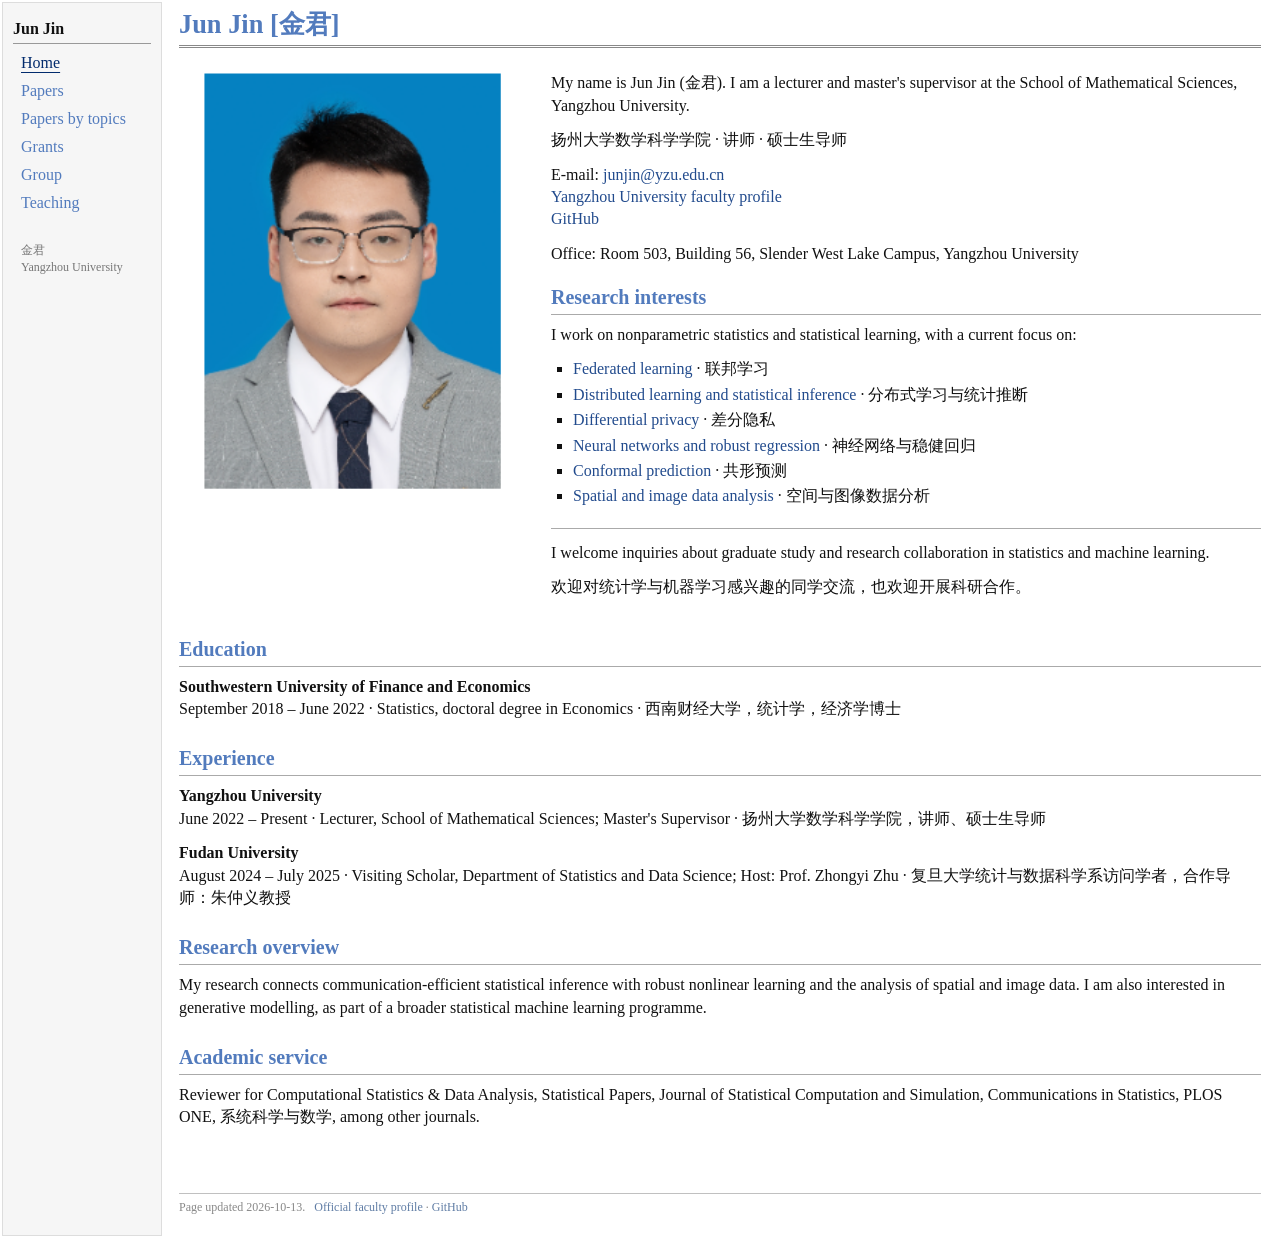
==== index.html @ e916c55d "Create academic homepage with official faculty profile and six-page navigation" ====
<!doctype html>
<html lang="en"><head><meta charset="utf-8"><meta name="viewport" content="width=device-width,initial-scale=1"><meta name="description" content="Jun Jin (金君), School of Mathematical Sciences, Yangzhou University. Federated learning, distributed statistical inference, differential privacy, neural networks, conformal prediction, and image data."><meta name="theme-color" content="#527bbd"><title>Jun Jin [金君] | Jun Jin</title><link rel="icon" href="assets/favicon.svg" type="image/svg+xml"><link rel="stylesheet" href="assets/style.css"></head>
<body><a class="skip" href="#main">Skip to content</a><div class="layout"><aside class="menu"><div class="menu-name">Jun Jin</div><nav aria-label="Main navigation"><a href="index.html" aria-current="page">Home</a><a href="paper.html">Papers</a><a href="paper_topic.html">Papers by topics</a><a href="grants.html">Grants</a><a href="group.html">Group</a><a href="teaching.html">Teaching</a></nav><div class="menu-note">金君<br>Yangzhou University</div></aside><main class="content" id="main"><div class="toptitle"><h1>Jun Jin [金君]</h1></div><section class="intro" aria-label="Profile"><img class="portrait" src="assets/photo.png" alt="Portrait of Jun Jin" width="350" height="421"><div><p>My name is Jun Jin (金君). I am a lecturer and master's supervisor at the School of Mathematical Sciences, Yangzhou University.</p><p lang="zh-CN">扬州大学数学科学学院 · 讲师 · 硕士生导师</p><p>E-mail: <a href="mailto:junjin@yzu.edu.cn">junjin@yzu.edu.cn</a><br><a href="https://teacher.yzu.edu.cn/JJ1234567/zh_CN/index/496567/list/index.htm">Yangzhou University faculty profile</a><br><a href="https://github.com/junjin17116">GitHub</a></p><p>Office: Room 503, Building 56, Slender West Lake Campus, Yangzhou University</p><h2>Research interests</h2><p>I work on nonparametric statistics and statistical learning, with a current focus on:</p><ul class="interest-list"><li><a href="paper_topic.html#federated">Federated learning</a> <span lang="zh-CN">· 联邦学习</span></li><li><a href="paper_topic.html#distributed">Distributed learning and statistical inference</a> <span lang="zh-CN">· 分布式学习与统计推断</span></li><li><a href="paper_topic.html#privacy">Differential privacy</a> <span lang="zh-CN">· 差分隐私</span></li><li><a href="paper_topic.html#neural">Neural networks and robust regression</a> <span lang="zh-CN">· 神经网络与稳健回归</span></li><li><a href="paper_topic.html#conformal">Conformal prediction</a> <span lang="zh-CN">· 共形预测</span></li><li><a href="paper_topic.html#image">Spatial and image data analysis</a> <span lang="zh-CN">· 空间与图像数据分析</span></li></ul><div class="invite"><p>I welcome inquiries about graduate study and research collaboration in statistics and machine learning.</p><p lang="zh-CN">欢迎对统计学与机器学习感兴趣的同学交流，也欢迎开展科研合作。</p></div></div></section><h2>Education</h2><p><strong>Southwestern University of Finance and Economics</strong><br>September 2018 – June 2022 · Statistics, doctoral degree in Economics · 西南财经大学，统计学，经济学博士</p><h2>Experience</h2><p><strong>Yangzhou University</strong><br>June 2022 – Present · Lecturer, School of Mathematical Sciences; Master&#x27;s Supervisor · 扬州大学数学科学学院，讲师、硕士生导师</p><p><strong>Fudan University</strong><br>August 2024 – July 2025 · Visiting Scholar, Department of Statistics and Data Science; Host: Prof. Zhongyi Zhu · 复旦大学统计与数据科学系访问学者，合作导师：朱仲义教授</p><h2>Research overview</h2><p>My research connects communication-efficient statistical inference with robust nonlinear learning and the analysis of spatial and image data. I am also interested in generative modelling, as part of a broader statistical machine learning programme.</p><h2>Academic service</h2><p>Reviewer for Computational Statistics &amp; Data Analysis, Statistical Papers, Journal of Statistical Computation and Simulation, Communications in Statistics, PLOS ONE, 系统科学与数学, among other journals.</p><footer class="footer">Page updated 2026-10-13. &nbsp; <a href="https://teacher.yzu.edu.cn/JJ1234567/zh_CN/index/496567/list/index.htm">Official faculty profile</a> · <a href="https://github.com/junjin17116">GitHub</a></footer></main></div></body></html>
---- assets/style.css ----
/* Original responsive styling inspired by the reference's academic layout. */
:root{--blue:#527bbd;--link:#224b8d;--line:#aaa;--muted:#666}*{box-sizing:border-box}html{scroll-behavior:smooth}body{margin:0;background:#fff;color:#111;font-family:Georgia,'Times New Roman','Noto Serif SC',SimSun,serif;font-size:16px;line-height:1.4}.layout{display:grid;grid-template-columns:160px minmax(0,1fr);max-width:1280px;min-height:100vh;padding:2px;gap:0}.menu{background:#f6f6f6;border:1px solid #ddd;padding:15px 10px;align-self:stretch}.menu-name{font-weight:bold;border-bottom:1px solid #999;padding-bottom:3px;margin:0 0 5px}.menu a{display:block;color:var(--blue);text-decoration:none;padding:2px 8px;width:max-content;max-width:100%;line-height:1.5}.menu a[aria-current=page]{color:#022b6d;text-decoration:underline;text-underline-offset:4px}.menu a:hover{text-decoration:underline}.menu-note{margin-top:25px;color:#777;font-size:12px;padding-left:8px}.content{padding:5px 17px 20px;min-width:0}.toptitle{border-bottom:3px double #888;margin-bottom:24px;padding-bottom:4px}h1{font-size:26.4px;font-weight:bold;color:var(--blue);margin:0;line-height:1.3}h2{color:var(--blue);font-size:20px;line-height:1.25;border-bottom:1px solid var(--line);margin:26px 0 9px;padding:0 0 4px}h3{font-size:17.6px;color:var(--blue);margin:20px 0 7px}p{margin:0 0 12px}a{color:var(--link);text-decoration:none;overflow-wrap:anywhere}a:hover{text-decoration:underline}a:focus-visible{outline:2px solid var(--blue);outline-offset:3px}.intro{display:grid;grid-template-columns:350px minmax(0,1fr);gap:22px;align-items:start}.portrait{width:350px;height:auto;display:block;max-width:100%;object-fit:cover}.intro h2{margin-top:20px}.interest-list{padding-left:22px;margin:6px 0 15px;list-style-type:square}.interest-list li{margin:3px 0}.invite{margin-top:20px;padding-top:13px;border-top:1px solid var(--line)}ul{padding-left:27px;list-style-type:square;margin-top:8px}li{margin-bottom:14px}.publication-title{font-weight:bold}.authors{margin-top:4px}.publication-meta{font-style:italic}.publication-links{font-size:14px;margin-top:5px}.quiet{color:var(--muted);font-size:14px}.source-note{margin-top:20px;color:var(--muted);font-size:14px}.topic-links{display:flex;gap:8px 16px;flex-wrap:wrap;padding:0 0 12px;border-bottom:1px solid #ddd}.topic-section{scroll-margin-top:12px}.footer{border-top:1px solid #c0c0c0;margin-top:64px;padding-top:5px;color:#888;font-size:12px}.footer a{color:#607da5}.skip{position:absolute;left:-10000px}.skip:focus{left:10px;top:5px;background:white;z-index:10;padding:8px}@media(max-width:900px){.intro{grid-template-columns:260px minmax(0,1fr);gap:18px}.portrait{width:260px;height:auto}}@media(max-width:640px){.layout{display:block;padding:0}.menu{padding:12px 16px}.menu-name{width:max-content;margin-bottom:7px}.menu nav{display:flex;flex-wrap:wrap;gap:3px 8px}.menu a{padding:3px 0;font-size:14px}.menu-note{display:none}.content{padding:18px 16px}.toptitle{margin-bottom:18px}h1{font-size:25px}.intro{grid-template-columns:1fr;gap:20px}.portrait{width:210px;height:auto}.intro h2{margin-top:17px}.footer{margin-top:40px}}@media print{.layout{display:block;max-width:none}.menu,.skip{display:none}.content{padding:0}a{color:#111}.portrait{width:210px;height:auto}.intro{grid-template-columns:210px 1fr}.footer{margin-top:30px}}
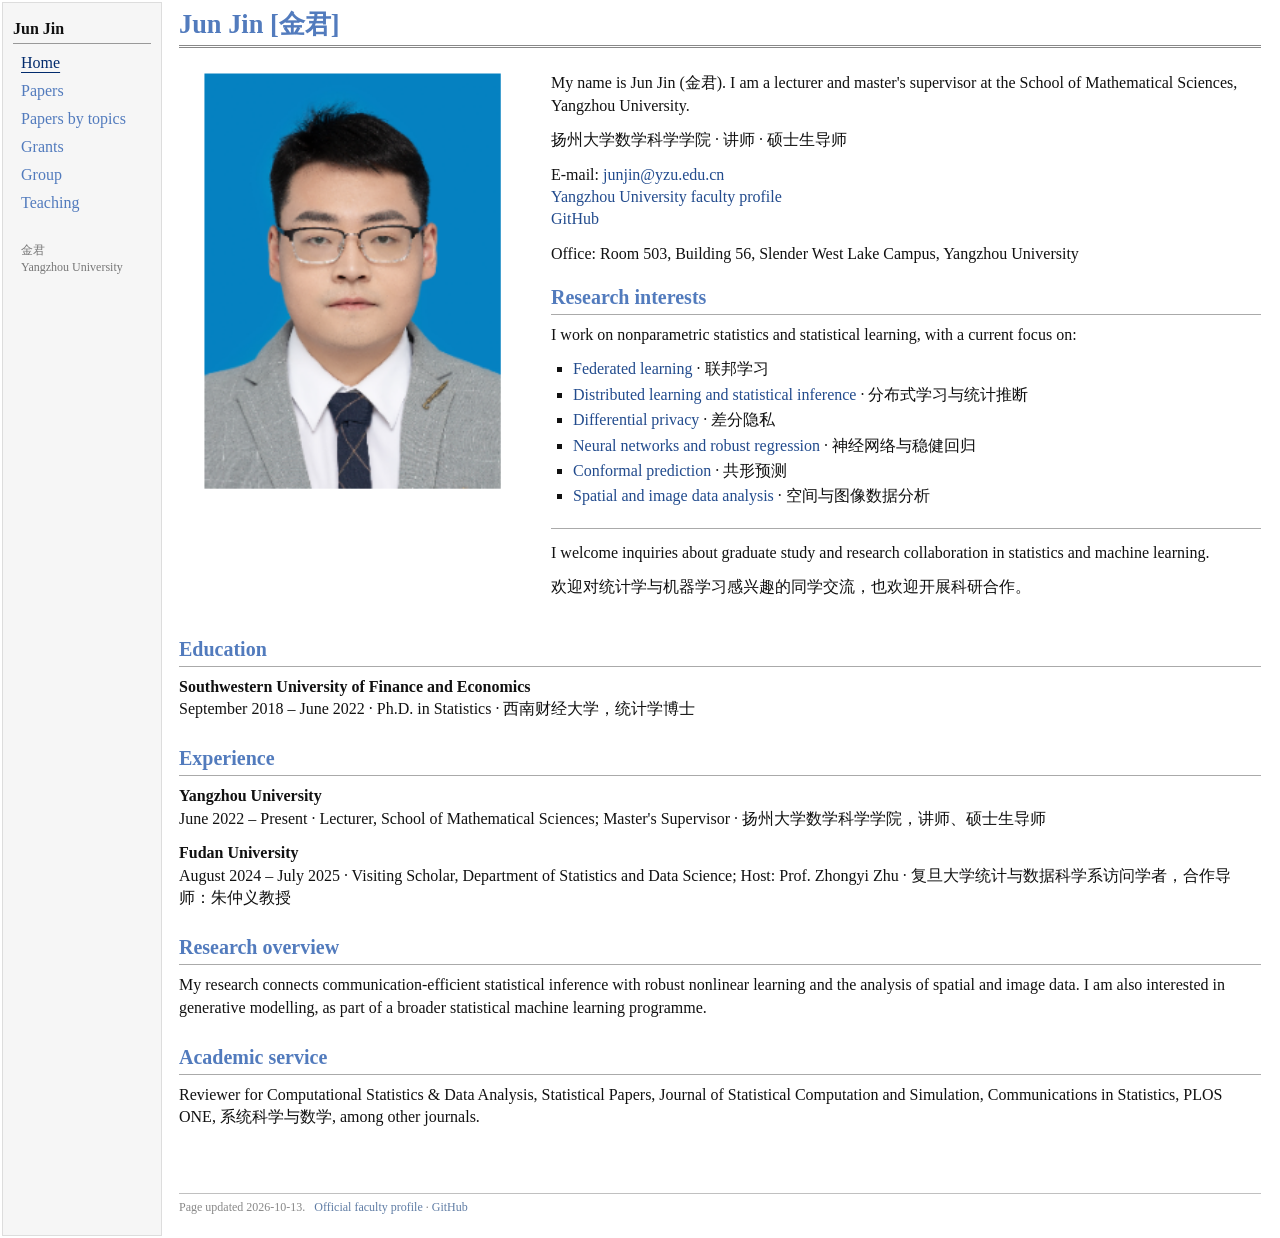
==== commit ffa4d1bc: "Add Chinese publications, group early papers into 2017–2020, and correct PhD discipline" ====
--- a/index.html
+++ b/index.html
@@ -1,3 +1,3 @@
 <!doctype html>
 <html lang="en"><head><meta charset="utf-8"><meta name="viewport" content="width=device-width,initial-scale=1"><meta name="description" content="Jun Jin (金君), School of Mathematical Sciences, Yangzhou University. Federated learning, distributed statistical inference, differential privacy, neural networks, conformal prediction, and image data."><meta name="theme-color" content="#527bbd"><title>Jun Jin [金君] | Jun Jin</title><link rel="icon" href="assets/favicon.svg" type="image/svg+xml"><link rel="stylesheet" href="assets/style.css"></head>
-<body><a class="skip" href="#main">Skip to content</a><div class="layout"><aside class="menu"><div class="menu-name">Jun Jin</div><nav aria-label="Main navigation"><a href="index.html" aria-current="page">Home</a><a href="paper.html">Papers</a><a href="paper_topic.html">Papers by topics</a><a href="grants.html">Grants</a><a href="group.html">Group</a><a href="teaching.html">Teaching</a></nav><div class="menu-note">金君<br>Yangzhou University</div></aside><main class="content" id="main"><div class="toptitle"><h1>Jun Jin [金君]</h1></div><section class="intro" aria-label="Profile"><img class="portrait" src="assets/photo.png" alt="Portrait of Jun Jin" width="350" height="421"><div><p>My name is Jun Jin (金君). I am a lecturer and master's supervisor at the School of Mathematical Sciences, Yangzhou University.</p><p lang="zh-CN">扬州大学数学科学学院 · 讲师 · 硕士生导师</p><p>E-mail: <a href="mailto:junjin@yzu.edu.cn">junjin@yzu.edu.cn</a><br><a href="https://teacher.yzu.edu.cn/JJ1234567/zh_CN/index/496567/list/index.htm">Yangzhou University faculty profile</a><br><a href="https://github.com/junjin17116">GitHub</a></p><p>Office: Room 503, Building 56, Slender West Lake Campus, Yangzhou University</p><h2>Research interests</h2><p>I work on nonparametric statistics and statistical learning, with a current focus on:</p><ul class="interest-list"><li><a href="paper_topic.html#federated">Federated learning</a> <span lang="zh-CN">· 联邦学习</span></li><li><a href="paper_topic.html#distributed">Distributed learning and statistical inference</a> <span lang="zh-CN">· 分布式学习与统计推断</span></li><li><a href="paper_topic.html#privacy">Differential privacy</a> <span lang="zh-CN">· 差分隐私</span></li><li><a href="paper_topic.html#neural">Neural networks and robust regression</a> <span lang="zh-CN">· 神经网络与稳健回归</span></li><li><a href="paper_topic.html#conformal">Conformal prediction</a> <span lang="zh-CN">· 共形预测</span></li><li><a href="paper_topic.html#image">Spatial and image data analysis</a> <span lang="zh-CN">· 空间与图像数据分析</span></li></ul><div class="invite"><p>I welcome inquiries about graduate study and research collaboration in statistics and machine learning.</p><p lang="zh-CN">欢迎对统计学与机器学习感兴趣的同学交流，也欢迎开展科研合作。</p></div></div></section><h2>Education</h2><p><strong>Southwestern University of Finance and Economics</strong><br>September 2018 – June 2022 · Statistics, doctoral degree in Economics · 西南财经大学，统计学，经济学博士</p><h2>Experience</h2><p><strong>Yangzhou University</strong><br>June 2022 – Present · Lecturer, School of Mathematical Sciences; Master&#x27;s Supervisor · 扬州大学数学科学学院，讲师、硕士生导师</p><p><strong>Fudan University</strong><br>August 2024 – July 2025 · Visiting Scholar, Department of Statistics and Data Science; Host: Prof. Zhongyi Zhu · 复旦大学统计与数据科学系访问学者，合作导师：朱仲义教授</p><h2>Research overview</h2><p>My research connects communication-efficient statistical inference with robust nonlinear learning and the analysis of spatial and image data. I am also interested in generative modelling, as part of a broader statistical machine learning programme.</p><h2>Academic service</h2><p>Reviewer for Computational Statistics &amp; Data Analysis, Statistical Papers, Journal of Statistical Computation and Simulation, Communications in Statistics, PLOS ONE, 系统科学与数学, among other journals.</p><footer class="footer">Page updated 2026-10-13. &nbsp; <a href="https://teacher.yzu.edu.cn/JJ1234567/zh_CN/index/496567/list/index.htm">Official faculty profile</a> · <a href="https://github.com/junjin17116">GitHub</a></footer></main></div></body></html>
+<body><a class="skip" href="#main">Skip to content</a><div class="layout"><aside class="menu"><div class="menu-name">Jun Jin</div><nav aria-label="Main navigation"><a href="index.html" aria-current="page">Home</a><a href="paper.html">Papers</a><a href="paper_topic.html">Papers by topics</a><a href="grants.html">Grants</a><a href="group.html">Group</a><a href="teaching.html">Teaching</a></nav><div class="menu-note">金君<br>Yangzhou University</div></aside><main class="content" id="main"><div class="toptitle"><h1>Jun Jin [金君]</h1></div><section class="intro" aria-label="Profile"><img class="portrait" src="assets/photo.png" alt="Portrait of Jun Jin" width="350" height="421"><div><p>My name is Jun Jin (金君). I am a lecturer and master's supervisor at the School of Mathematical Sciences, Yangzhou University.</p><p lang="zh-CN">扬州大学数学科学学院 · 讲师 · 硕士生导师</p><p>E-mail: <a href="mailto:junjin@yzu.edu.cn">junjin@yzu.edu.cn</a><br><a href="https://teacher.yzu.edu.cn/JJ1234567/zh_CN/index/496567/list/index.htm">Yangzhou University faculty profile</a><br><a href="https://github.com/junjin17116">GitHub</a></p><p>Office: Room 503, Building 56, Slender West Lake Campus, Yangzhou University</p><h2>Research interests</h2><p>I work on nonparametric statistics and statistical learning, with a current focus on:</p><ul class="interest-list"><li><a href="paper_topic.html#federated">Federated learning</a> <span lang="zh-CN">· 联邦学习</span></li><li><a href="paper_topic.html#distributed">Distributed learning and statistical inference</a> <span lang="zh-CN">· 分布式学习与统计推断</span></li><li><a href="paper_topic.html#privacy">Differential privacy</a> <span lang="zh-CN">· 差分隐私</span></li><li><a href="paper_topic.html#neural">Neural networks and robust regression</a> <span lang="zh-CN">· 神经网络与稳健回归</span></li><li><a href="paper_topic.html#conformal">Conformal prediction</a> <span lang="zh-CN">· 共形预测</span></li><li><a href="paper_topic.html#image">Spatial and image data analysis</a> <span lang="zh-CN">· 空间与图像数据分析</span></li></ul><div class="invite"><p>I welcome inquiries about graduate study and research collaboration in statistics and machine learning.</p><p lang="zh-CN">欢迎对统计学与机器学习感兴趣的同学交流，也欢迎开展科研合作。</p></div></div></section><h2>Education</h2><p><strong>Southwestern University of Finance and Economics</strong><br>September 2018 – June 2022 · Ph.D. in Statistics · 西南财经大学，统计学博士</p><h2>Experience</h2><p><strong>Yangzhou University</strong><br>June 2022 – Present · Lecturer, School of Mathematical Sciences; Master&#x27;s Supervisor · 扬州大学数学科学学院，讲师、硕士生导师</p><p><strong>Fudan University</strong><br>August 2024 – July 2025 · Visiting Scholar, Department of Statistics and Data Science; Host: Prof. Zhongyi Zhu · 复旦大学统计与数据科学系访问学者，合作导师：朱仲义教授</p><h2>Research overview</h2><p>My research connects communication-efficient statistical inference with robust nonlinear learning and the analysis of spatial and image data. I am also interested in generative modelling, as part of a broader statistical machine learning programme.</p><h2>Academic service</h2><p>Reviewer for Computational Statistics &amp; Data Analysis, Statistical Papers, Journal of Statistical Computation and Simulation, Communications in Statistics, PLOS ONE, 系统科学与数学, among other journals.</p><footer class="footer">Page updated 2026-10-13. &nbsp; <a href="https://teacher.yzu.edu.cn/JJ1234567/zh_CN/index/496567/list/index.htm">Official faculty profile</a> · <a href="https://github.com/junjin17116">GitHub</a></footer></main></div></body></html>
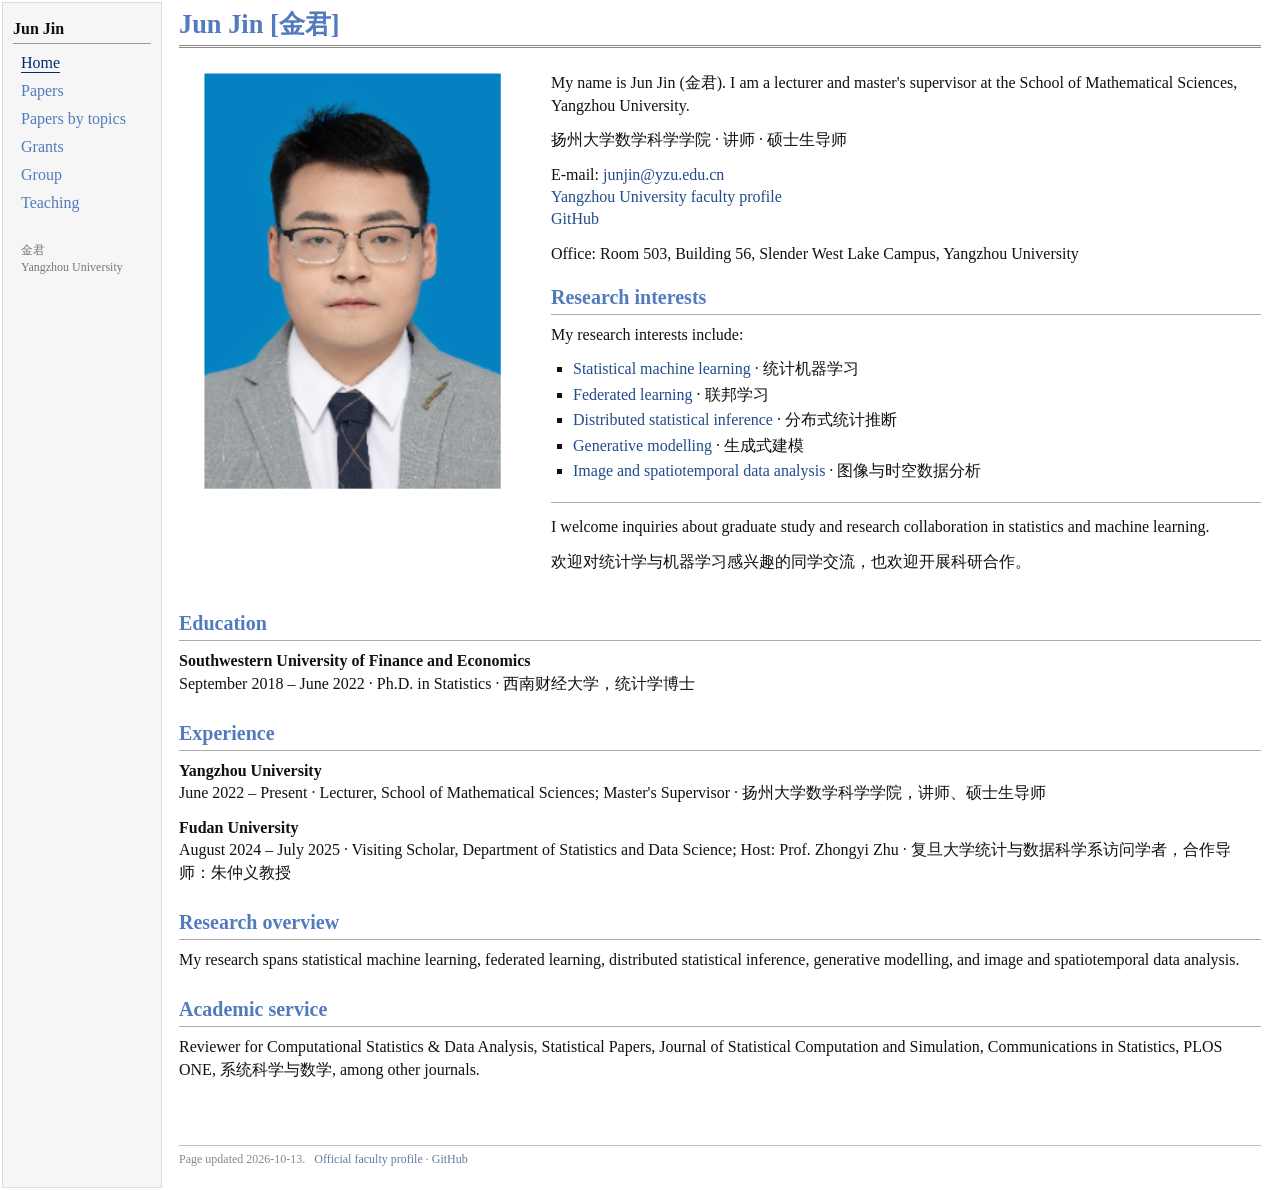
==== commit 83340896: "Update research interests and current students; remove generic publication links and notes" ====
--- a/index.html
+++ b/index.html
@@ -1,3 +1,3 @@
 <!doctype html>
-<html lang="en"><head><meta charset="utf-8"><meta name="viewport" content="width=device-width,initial-scale=1"><meta name="description" content="Jun Jin (金君), School of Mathematical Sciences, Yangzhou University. Federated learning, distributed statistical inference, differential privacy, neural networks, conformal prediction, and image data."><meta name="theme-color" content="#527bbd"><title>Jun Jin [金君] | Jun Jin</title><link rel="icon" href="assets/favicon.svg" type="image/svg+xml"><link rel="stylesheet" href="assets/style.css"></head>
-<body><a class="skip" href="#main">Skip to content</a><div class="layout"><aside class="menu"><div class="menu-name">Jun Jin</div><nav aria-label="Main navigation"><a href="index.html" aria-current="page">Home</a><a href="paper.html">Papers</a><a href="paper_topic.html">Papers by topics</a><a href="grants.html">Grants</a><a href="group.html">Group</a><a href="teaching.html">Teaching</a></nav><div class="menu-note">金君<br>Yangzhou University</div></aside><main class="content" id="main"><div class="toptitle"><h1>Jun Jin [金君]</h1></div><section class="intro" aria-label="Profile"><img class="portrait" src="assets/photo.png" alt="Portrait of Jun Jin" width="350" height="421"><div><p>My name is Jun Jin (金君). I am a lecturer and master's supervisor at the School of Mathematical Sciences, Yangzhou University.</p><p lang="zh-CN">扬州大学数学科学学院 · 讲师 · 硕士生导师</p><p>E-mail: <a href="mailto:junjin@yzu.edu.cn">junjin@yzu.edu.cn</a><br><a href="https://teacher.yzu.edu.cn/JJ1234567/zh_CN/index/496567/list/index.htm">Yangzhou University faculty profile</a><br><a href="https://github.com/junjin17116">GitHub</a></p><p>Office: Room 503, Building 56, Slender West Lake Campus, Yangzhou University</p><h2>Research interests</h2><p>I work on nonparametric statistics and statistical learning, with a current focus on:</p><ul class="interest-list"><li><a href="paper_topic.html#federated">Federated learning</a> <span lang="zh-CN">· 联邦学习</span></li><li><a href="paper_topic.html#distributed">Distributed learning and statistical inference</a> <span lang="zh-CN">· 分布式学习与统计推断</span></li><li><a href="paper_topic.html#privacy">Differential privacy</a> <span lang="zh-CN">· 差分隐私</span></li><li><a href="paper_topic.html#neural">Neural networks and robust regression</a> <span lang="zh-CN">· 神经网络与稳健回归</span></li><li><a href="paper_topic.html#conformal">Conformal prediction</a> <span lang="zh-CN">· 共形预测</span></li><li><a href="paper_topic.html#image">Spatial and image data analysis</a> <span lang="zh-CN">· 空间与图像数据分析</span></li></ul><div class="invite"><p>I welcome inquiries about graduate study and research collaboration in statistics and machine learning.</p><p lang="zh-CN">欢迎对统计学与机器学习感兴趣的同学交流，也欢迎开展科研合作。</p></div></div></section><h2>Education</h2><p><strong>Southwestern University of Finance and Economics</strong><br>September 2018 – June 2022 · Ph.D. in Statistics · 西南财经大学，统计学博士</p><h2>Experience</h2><p><strong>Yangzhou University</strong><br>June 2022 – Present · Lecturer, School of Mathematical Sciences; Master&#x27;s Supervisor · 扬州大学数学科学学院，讲师、硕士生导师</p><p><strong>Fudan University</strong><br>August 2024 – July 2025 · Visiting Scholar, Department of Statistics and Data Science; Host: Prof. Zhongyi Zhu · 复旦大学统计与数据科学系访问学者，合作导师：朱仲义教授</p><h2>Research overview</h2><p>My research connects communication-efficient statistical inference with robust nonlinear learning and the analysis of spatial and image data. I am also interested in generative modelling, as part of a broader statistical machine learning programme.</p><h2>Academic service</h2><p>Reviewer for Computational Statistics &amp; Data Analysis, Statistical Papers, Journal of Statistical Computation and Simulation, Communications in Statistics, PLOS ONE, 系统科学与数学, among other journals.</p><footer class="footer">Page updated 2026-10-13. &nbsp; <a href="https://teacher.yzu.edu.cn/JJ1234567/zh_CN/index/496567/list/index.htm">Official faculty profile</a> · <a href="https://github.com/junjin17116">GitHub</a></footer></main></div></body></html>
+<html lang="en"><head><meta charset="utf-8"><meta name="viewport" content="width=device-width,initial-scale=1"><meta name="description" content="Jun Jin (金君), School of Mathematical Sciences, Yangzhou University. Statistical machine learning, federated learning, distributed statistical inference, generative modelling, and image and spatiotemporal data analysis."><meta name="theme-color" content="#527bbd"><title>Jun Jin [金君] | Jun Jin</title><link rel="icon" href="assets/favicon.svg" type="image/svg+xml"><link rel="stylesheet" href="assets/style.css"></head>
+<body><a class="skip" href="#main">Skip to content</a><div class="layout"><aside class="menu"><div class="menu-name">Jun Jin</div><nav aria-label="Main navigation"><a href="index.html" aria-current="page">Home</a><a href="paper.html">Papers</a><a href="paper_topic.html">Papers by topics</a><a href="grants.html">Grants</a><a href="group.html">Group</a><a href="teaching.html">Teaching</a></nav><div class="menu-note">金君<br>Yangzhou University</div></aside><main class="content" id="main"><div class="toptitle"><h1>Jun Jin [金君]</h1></div><section class="intro" aria-label="Profile"><img class="portrait" src="assets/photo.png" alt="Portrait of Jun Jin" width="350" height="421"><div><p>My name is Jun Jin (金君). I am a lecturer and master's supervisor at the School of Mathematical Sciences, Yangzhou University.</p><p lang="zh-CN">扬州大学数学科学学院 · 讲师 · 硕士生导师</p><p>E-mail: <a href="mailto:junjin@yzu.edu.cn">junjin@yzu.edu.cn</a><br><a href="https://teacher.yzu.edu.cn/JJ1234567/zh_CN/index/496567/list/index.htm">Yangzhou University faculty profile</a><br><a href="https://github.com/junjin17116">GitHub</a></p><p>Office: Room 503, Building 56, Slender West Lake Campus, Yangzhou University</p><h2>Research interests</h2><p>My research interests include:</p><ul class="interest-list"><li><a href="paper_topic.html#statistical">Statistical machine learning</a> <span lang="zh-CN">· 统计机器学习</span></li><li><a href="paper_topic.html#federated">Federated learning</a> <span lang="zh-CN">· 联邦学习</span></li><li><a href="paper_topic.html#distributed">Distributed statistical inference</a> <span lang="zh-CN">· 分布式统计推断</span></li><li><a href="paper_topic.html#generative">Generative modelling</a> <span lang="zh-CN">· 生成式建模</span></li><li><a href="paper_topic.html#image">Image and spatiotemporal data analysis</a> <span lang="zh-CN">· 图像与时空数据分析</span></li></ul><div class="invite"><p>I welcome inquiries about graduate study and research collaboration in statistics and machine learning.</p><p lang="zh-CN">欢迎对统计学与机器学习感兴趣的同学交流，也欢迎开展科研合作。</p></div></div></section><h2>Education</h2><p><strong>Southwestern University of Finance and Economics</strong><br>September 2018 – June 2022 · Ph.D. in Statistics · 西南财经大学，统计学博士</p><h2>Experience</h2><p><strong>Yangzhou University</strong><br>June 2022 – Present · Lecturer, School of Mathematical Sciences; Master&#x27;s Supervisor · 扬州大学数学科学学院，讲师、硕士生导师</p><p><strong>Fudan University</strong><br>August 2024 – July 2025 · Visiting Scholar, Department of Statistics and Data Science; Host: Prof. Zhongyi Zhu · 复旦大学统计与数据科学系访问学者，合作导师：朱仲义教授</p><h2>Research overview</h2><p>My research spans statistical machine learning, federated learning, distributed statistical inference, generative modelling, and image and spatiotemporal data analysis.</p><h2>Academic service</h2><p>Reviewer for Computational Statistics &amp; Data Analysis, Statistical Papers, Journal of Statistical Computation and Simulation, Communications in Statistics, PLOS ONE, 系统科学与数学, among other journals.</p><footer class="footer">Page updated 2026-10-13. &nbsp; <a href="https://teacher.yzu.edu.cn/JJ1234567/zh_CN/index/496567/list/index.htm">Official faculty profile</a> · <a href="https://github.com/junjin17116">GitHub</a></footer></main></div></body></html>
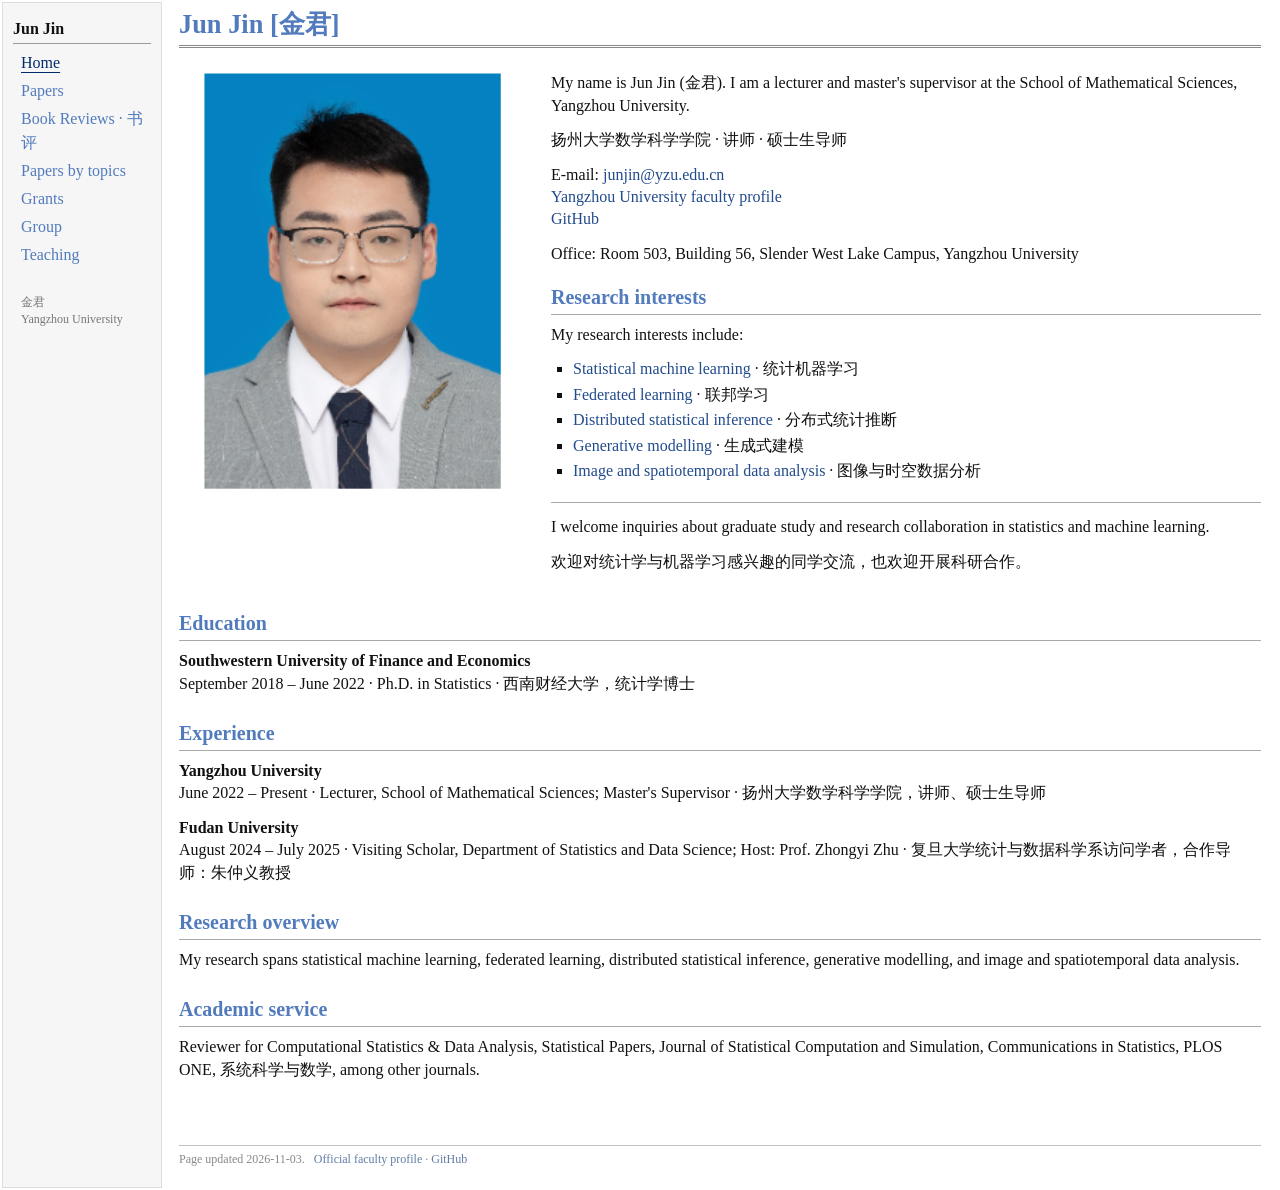
==== commit 4d4debe2: "Add Book Reviews section with accepted International Statistical Review contribution" ====
--- a/index.html
+++ b/index.html
@@ -1,3 +1,3 @@
 <!doctype html>
 <html lang="en"><head><meta charset="utf-8"><meta name="viewport" content="width=device-width,initial-scale=1"><meta name="description" content="Jun Jin (金君), School of Mathematical Sciences, Yangzhou University. Statistical machine learning, federated learning, distributed statistical inference, generative modelling, and image and spatiotemporal data analysis."><meta name="theme-color" content="#527bbd"><title>Jun Jin [金君] | Jun Jin</title><link rel="icon" href="assets/favicon.svg" type="image/svg+xml"><link rel="stylesheet" href="assets/style.css"></head>
-<body><a class="skip" href="#main">Skip to content</a><div class="layout"><aside class="menu"><div class="menu-name">Jun Jin</div><nav aria-label="Main navigation"><a href="index.html" aria-current="page">Home</a><a href="paper.html">Papers</a><a href="paper_topic.html">Papers by topics</a><a href="grants.html">Grants</a><a href="group.html">Group</a><a href="teaching.html">Teaching</a></nav><div class="menu-note">金君<br>Yangzhou University</div></aside><main class="content" id="main"><div class="toptitle"><h1>Jun Jin [金君]</h1></div><section class="intro" aria-label="Profile"><img class="portrait" src="assets/photo.png" alt="Portrait of Jun Jin" width="350" height="421"><div><p>My name is Jun Jin (金君). I am a lecturer and master's supervisor at the School of Mathematical Sciences, Yangzhou University.</p><p lang="zh-CN">扬州大学数学科学学院 · 讲师 · 硕士生导师</p><p>E-mail: <a href="mailto:junjin@yzu.edu.cn">junjin@yzu.edu.cn</a><br><a href="https://teacher.yzu.edu.cn/JJ1234567/zh_CN/index/496567/list/index.htm">Yangzhou University faculty profile</a><br><a href="https://github.com/junjin17116">GitHub</a></p><p>Office: Room 503, Building 56, Slender West Lake Campus, Yangzhou University</p><h2>Research interests</h2><p>My research interests include:</p><ul class="interest-list"><li><a href="paper_topic.html#statistical">Statistical machine learning</a> <span lang="zh-CN">· 统计机器学习</span></li><li><a href="paper_topic.html#federated">Federated learning</a> <span lang="zh-CN">· 联邦学习</span></li><li><a href="paper_topic.html#distributed">Distributed statistical inference</a> <span lang="zh-CN">· 分布式统计推断</span></li><li><a href="paper_topic.html#generative">Generative modelling</a> <span lang="zh-CN">· 生成式建模</span></li><li><a href="paper_topic.html#image">Image and spatiotemporal data analysis</a> <span lang="zh-CN">· 图像与时空数据分析</span></li></ul><div class="invite"><p>I welcome inquiries about graduate study and research collaboration in statistics and machine learning.</p><p lang="zh-CN">欢迎对统计学与机器学习感兴趣的同学交流，也欢迎开展科研合作。</p></div></div></section><h2>Education</h2><p><strong>Southwestern University of Finance and Economics</strong><br>September 2018 – June 2022 · Ph.D. in Statistics · 西南财经大学，统计学博士</p><h2>Experience</h2><p><strong>Yangzhou University</strong><br>June 2022 – Present · Lecturer, School of Mathematical Sciences; Master&#x27;s Supervisor · 扬州大学数学科学学院，讲师、硕士生导师</p><p><strong>Fudan University</strong><br>August 2024 – July 2025 · Visiting Scholar, Department of Statistics and Data Science; Host: Prof. Zhongyi Zhu · 复旦大学统计与数据科学系访问学者，合作导师：朱仲义教授</p><h2>Research overview</h2><p>My research spans statistical machine learning, federated learning, distributed statistical inference, generative modelling, and image and spatiotemporal data analysis.</p><h2>Academic service</h2><p>Reviewer for Computational Statistics &amp; Data Analysis, Statistical Papers, Journal of Statistical Computation and Simulation, Communications in Statistics, PLOS ONE, 系统科学与数学, among other journals.</p><footer class="footer">Page updated 2026-10-13. &nbsp; <a href="https://teacher.yzu.edu.cn/JJ1234567/zh_CN/index/496567/list/index.htm">Official faculty profile</a> · <a href="https://github.com/junjin17116">GitHub</a></footer></main></div></body></html>
+<body><a class="skip" href="#main">Skip to content</a><div class="layout"><aside class="menu"><div class="menu-name">Jun Jin</div><nav aria-label="Main navigation"><a href="index.html" aria-current="page">Home</a><a href="paper.html">Papers</a><a href="book_reviews.html">Book Reviews · 书评</a><a href="paper_topic.html">Papers by topics</a><a href="grants.html">Grants</a><a href="group.html">Group</a><a href="teaching.html">Teaching</a></nav><div class="menu-note">金君<br>Yangzhou University</div></aside><main class="content" id="main"><div class="toptitle"><h1>Jun Jin [金君]</h1></div><section class="intro" aria-label="Profile"><img class="portrait" src="assets/photo.png" alt="Portrait of Jun Jin" width="350" height="421"><div><p>My name is Jun Jin (金君). I am a lecturer and master's supervisor at the School of Mathematical Sciences, Yangzhou University.</p><p lang="zh-CN">扬州大学数学科学学院 · 讲师 · 硕士生导师</p><p>E-mail: <a href="mailto:junjin@yzu.edu.cn">junjin@yzu.edu.cn</a><br><a href="https://teacher.yzu.edu.cn/JJ1234567/zh_CN/index/496567/list/index.htm">Yangzhou University faculty profile</a><br><a href="https://github.com/junjin17116">GitHub</a></p><p>Office: Room 503, Building 56, Slender West Lake Campus, Yangzhou University</p><h2>Research interests</h2><p>My research interests include:</p><ul class="interest-list"><li><a href="paper_topic.html#statistical">Statistical machine learning</a> <span lang="zh-CN">· 统计机器学习</span></li><li><a href="paper_topic.html#federated">Federated learning</a> <span lang="zh-CN">· 联邦学习</span></li><li><a href="paper_topic.html#distributed">Distributed statistical inference</a> <span lang="zh-CN">· 分布式统计推断</span></li><li><a href="paper_topic.html#generative">Generative modelling</a> <span lang="zh-CN">· 生成式建模</span></li><li><a href="paper_topic.html#image">Image and spatiotemporal data analysis</a> <span lang="zh-CN">· 图像与时空数据分析</span></li></ul><div class="invite"><p>I welcome inquiries about graduate study and research collaboration in statistics and machine learning.</p><p lang="zh-CN">欢迎对统计学与机器学习感兴趣的同学交流，也欢迎开展科研合作。</p></div></div></section><h2>Education</h2><p><strong>Southwestern University of Finance and Economics</strong><br>September 2018 – June 2022 · Ph.D. in Statistics · 西南财经大学，统计学博士</p><h2>Experience</h2><p><strong>Yangzhou University</strong><br>June 2022 – Present · Lecturer, School of Mathematical Sciences; Master&#x27;s Supervisor · 扬州大学数学科学学院，讲师、硕士生导师</p><p><strong>Fudan University</strong><br>August 2024 – July 2025 · Visiting Scholar, Department of Statistics and Data Science; Host: Prof. Zhongyi Zhu · 复旦大学统计与数据科学系访问学者，合作导师：朱仲义教授</p><h2>Research overview</h2><p>My research spans statistical machine learning, federated learning, distributed statistical inference, generative modelling, and image and spatiotemporal data analysis.</p><h2>Academic service</h2><p>Reviewer for Computational Statistics &amp; Data Analysis, Statistical Papers, Journal of Statistical Computation and Simulation, Communications in Statistics, PLOS ONE, 系统科学与数学, among other journals.</p><footer class="footer">Page updated 2026-11-03. &nbsp; <a href="https://teacher.yzu.edu.cn/JJ1234567/zh_CN/index/496567/list/index.htm">Official faculty profile</a> · <a href="https://github.com/junjin17116">GitHub</a></footer></main></div></body></html>
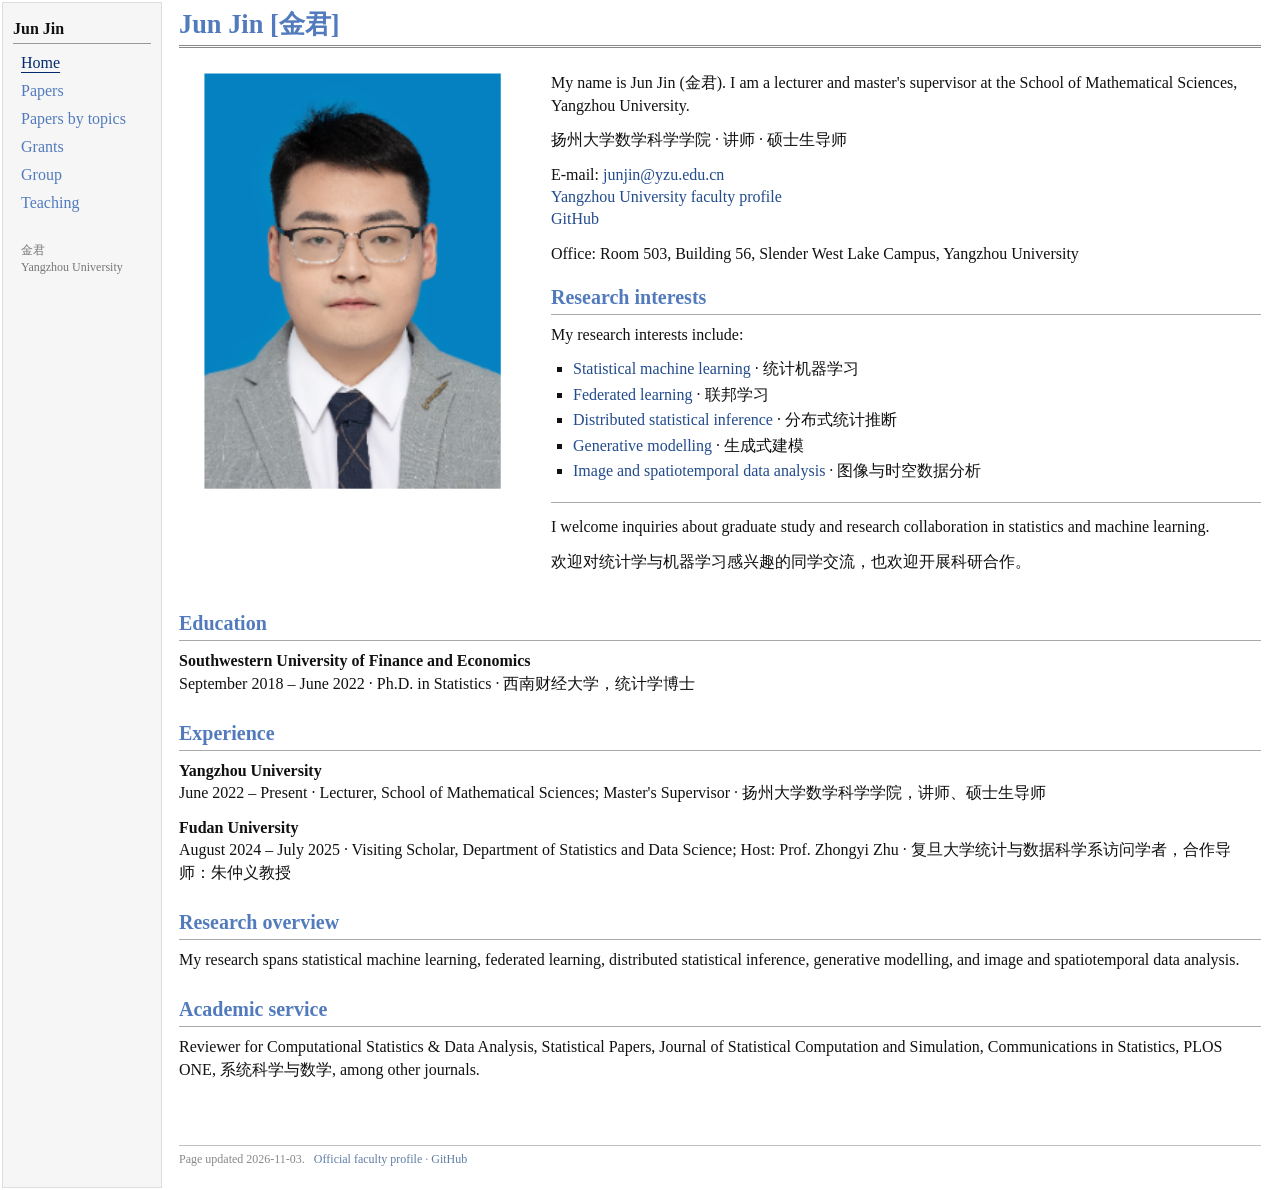
==== commit 8d6d4fb5: "Integrate book review into Papers and topic categories; use English labels" ====
--- a/index.html
+++ b/index.html
@@ -1,3 +1,3 @@
 <!doctype html>
 <html lang="en"><head><meta charset="utf-8"><meta name="viewport" content="width=device-width,initial-scale=1"><meta name="description" content="Jun Jin (金君), School of Mathematical Sciences, Yangzhou University. Statistical machine learning, federated learning, distributed statistical inference, generative modelling, and image and spatiotemporal data analysis."><meta name="theme-color" content="#527bbd"><title>Jun Jin [金君] | Jun Jin</title><link rel="icon" href="assets/favicon.svg" type="image/svg+xml"><link rel="stylesheet" href="assets/style.css"></head>
-<body><a class="skip" href="#main">Skip to content</a><div class="layout"><aside class="menu"><div class="menu-name">Jun Jin</div><nav aria-label="Main navigation"><a href="index.html" aria-current="page">Home</a><a href="paper.html">Papers</a><a href="book_reviews.html">Book Reviews · 书评</a><a href="paper_topic.html">Papers by topics</a><a href="grants.html">Grants</a><a href="group.html">Group</a><a href="teaching.html">Teaching</a></nav><div class="menu-note">金君<br>Yangzhou University</div></aside><main class="content" id="main"><div class="toptitle"><h1>Jun Jin [金君]</h1></div><section class="intro" aria-label="Profile"><img class="portrait" src="assets/photo.png" alt="Portrait of Jun Jin" width="350" height="421"><div><p>My name is Jun Jin (金君). I am a lecturer and master's supervisor at the School of Mathematical Sciences, Yangzhou University.</p><p lang="zh-CN">扬州大学数学科学学院 · 讲师 · 硕士生导师</p><p>E-mail: <a href="mailto:junjin@yzu.edu.cn">junjin@yzu.edu.cn</a><br><a href="https://teacher.yzu.edu.cn/JJ1234567/zh_CN/index/496567/list/index.htm">Yangzhou University faculty profile</a><br><a href="https://github.com/junjin17116">GitHub</a></p><p>Office: Room 503, Building 56, Slender West Lake Campus, Yangzhou University</p><h2>Research interests</h2><p>My research interests include:</p><ul class="interest-list"><li><a href="paper_topic.html#statistical">Statistical machine learning</a> <span lang="zh-CN">· 统计机器学习</span></li><li><a href="paper_topic.html#federated">Federated learning</a> <span lang="zh-CN">· 联邦学习</span></li><li><a href="paper_topic.html#distributed">Distributed statistical inference</a> <span lang="zh-CN">· 分布式统计推断</span></li><li><a href="paper_topic.html#generative">Generative modelling</a> <span lang="zh-CN">· 生成式建模</span></li><li><a href="paper_topic.html#image">Image and spatiotemporal data analysis</a> <span lang="zh-CN">· 图像与时空数据分析</span></li></ul><div class="invite"><p>I welcome inquiries about graduate study and research collaboration in statistics and machine learning.</p><p lang="zh-CN">欢迎对统计学与机器学习感兴趣的同学交流，也欢迎开展科研合作。</p></div></div></section><h2>Education</h2><p><strong>Southwestern University of Finance and Economics</strong><br>September 2018 – June 2022 · Ph.D. in Statistics · 西南财经大学，统计学博士</p><h2>Experience</h2><p><strong>Yangzhou University</strong><br>June 2022 – Present · Lecturer, School of Mathematical Sciences; Master&#x27;s Supervisor · 扬州大学数学科学学院，讲师、硕士生导师</p><p><strong>Fudan University</strong><br>August 2024 – July 2025 · Visiting Scholar, Department of Statistics and Data Science; Host: Prof. Zhongyi Zhu · 复旦大学统计与数据科学系访问学者，合作导师：朱仲义教授</p><h2>Research overview</h2><p>My research spans statistical machine learning, federated learning, distributed statistical inference, generative modelling, and image and spatiotemporal data analysis.</p><h2>Academic service</h2><p>Reviewer for Computational Statistics &amp; Data Analysis, Statistical Papers, Journal of Statistical Computation and Simulation, Communications in Statistics, PLOS ONE, 系统科学与数学, among other journals.</p><footer class="footer">Page updated 2026-11-03. &nbsp; <a href="https://teacher.yzu.edu.cn/JJ1234567/zh_CN/index/496567/list/index.htm">Official faculty profile</a> · <a href="https://github.com/junjin17116">GitHub</a></footer></main></div></body></html>
+<body><a class="skip" href="#main">Skip to content</a><div class="layout"><aside class="menu"><div class="menu-name">Jun Jin</div><nav aria-label="Main navigation"><a href="index.html" aria-current="page">Home</a><a href="paper.html">Papers</a><a href="paper_topic.html">Papers by topics</a><a href="grants.html">Grants</a><a href="group.html">Group</a><a href="teaching.html">Teaching</a></nav><div class="menu-note">金君<br>Yangzhou University</div></aside><main class="content" id="main"><div class="toptitle"><h1>Jun Jin [金君]</h1></div><section class="intro" aria-label="Profile"><img class="portrait" src="assets/photo.png" alt="Portrait of Jun Jin" width="350" height="421"><div><p>My name is Jun Jin (金君). I am a lecturer and master's supervisor at the School of Mathematical Sciences, Yangzhou University.</p><p lang="zh-CN">扬州大学数学科学学院 · 讲师 · 硕士生导师</p><p>E-mail: <a href="mailto:junjin@yzu.edu.cn">junjin@yzu.edu.cn</a><br><a href="https://teacher.yzu.edu.cn/JJ1234567/zh_CN/index/496567/list/index.htm">Yangzhou University faculty profile</a><br><a href="https://github.com/junjin17116">GitHub</a></p><p>Office: Room 503, Building 56, Slender West Lake Campus, Yangzhou University</p><h2>Research interests</h2><p>My research interests include:</p><ul class="interest-list"><li><a href="paper_topic.html#statistical">Statistical machine learning</a> <span lang="zh-CN">· 统计机器学习</span></li><li><a href="paper_topic.html#federated">Federated learning</a> <span lang="zh-CN">· 联邦学习</span></li><li><a href="paper_topic.html#distributed">Distributed statistical inference</a> <span lang="zh-CN">· 分布式统计推断</span></li><li><a href="paper_topic.html#generative">Generative modelling</a> <span lang="zh-CN">· 生成式建模</span></li><li><a href="paper_topic.html#image">Image and spatiotemporal data analysis</a> <span lang="zh-CN">· 图像与时空数据分析</span></li></ul><div class="invite"><p>I welcome inquiries about graduate study and research collaboration in statistics and machine learning.</p><p lang="zh-CN">欢迎对统计学与机器学习感兴趣的同学交流，也欢迎开展科研合作。</p></div></div></section><h2>Education</h2><p><strong>Southwestern University of Finance and Economics</strong><br>September 2018 – June 2022 · Ph.D. in Statistics · 西南财经大学，统计学博士</p><h2>Experience</h2><p><strong>Yangzhou University</strong><br>June 2022 – Present · Lecturer, School of Mathematical Sciences; Master&#x27;s Supervisor · 扬州大学数学科学学院，讲师、硕士生导师</p><p><strong>Fudan University</strong><br>August 2024 – July 2025 · Visiting Scholar, Department of Statistics and Data Science; Host: Prof. Zhongyi Zhu · 复旦大学统计与数据科学系访问学者，合作导师：朱仲义教授</p><h2>Research overview</h2><p>My research spans statistical machine learning, federated learning, distributed statistical inference, generative modelling, and image and spatiotemporal data analysis.</p><h2>Academic service</h2><p>Reviewer for Computational Statistics &amp; Data Analysis, Statistical Papers, Journal of Statistical Computation and Simulation, Communications in Statistics, PLOS ONE, 系统科学与数学, among other journals.</p><footer class="footer">Page updated 2026-11-03. &nbsp; <a href="https://teacher.yzu.edu.cn/JJ1234567/zh_CN/index/496567/list/index.htm">Official faculty profile</a> · <a href="https://github.com/junjin17116">GitHub</a></footer></main></div></body></html>
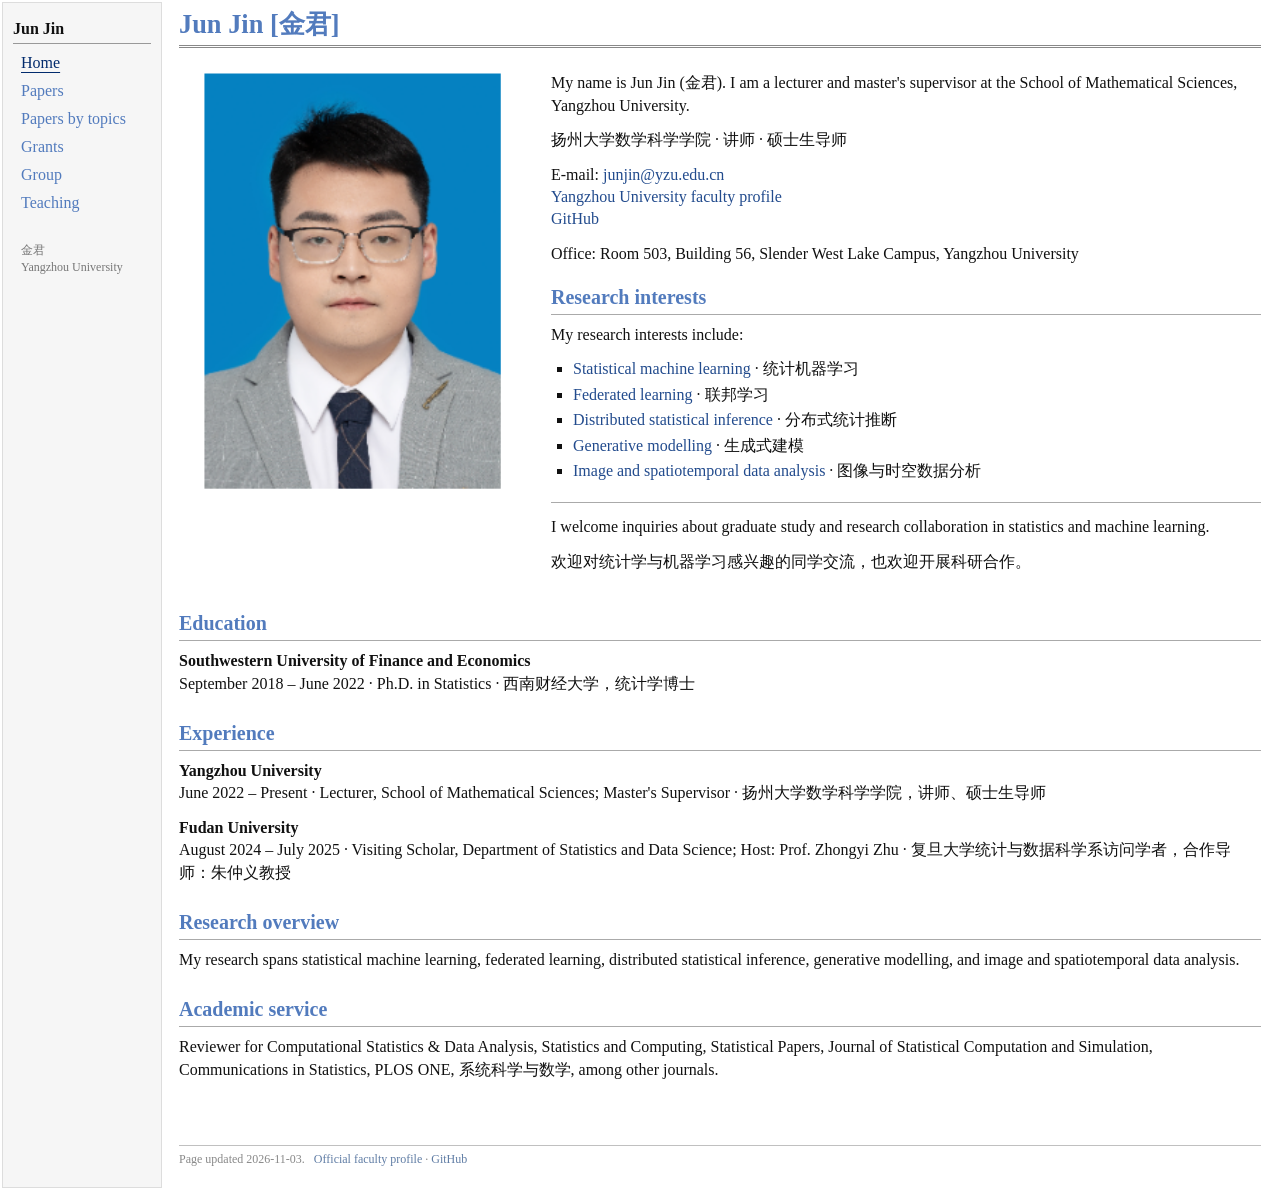
==== commit d666536c: "Add Statistics and Computing to journal reviewer service" ====
--- a/index.html
+++ b/index.html
@@ -1,3 +1,3 @@
 <!doctype html>
 <html lang="en"><head><meta charset="utf-8"><meta name="viewport" content="width=device-width,initial-scale=1"><meta name="description" content="Jun Jin (金君), School of Mathematical Sciences, Yangzhou University. Statistical machine learning, federated learning, distributed statistical inference, generative modelling, and image and spatiotemporal data analysis."><meta name="theme-color" content="#527bbd"><title>Jun Jin [金君] | Jun Jin</title><link rel="icon" href="assets/favicon.svg" type="image/svg+xml"><link rel="stylesheet" href="assets/style.css"></head>
-<body><a class="skip" href="#main">Skip to content</a><div class="layout"><aside class="menu"><div class="menu-name">Jun Jin</div><nav aria-label="Main navigation"><a href="index.html" aria-current="page">Home</a><a href="paper.html">Papers</a><a href="paper_topic.html">Papers by topics</a><a href="grants.html">Grants</a><a href="group.html">Group</a><a href="teaching.html">Teaching</a></nav><div class="menu-note">金君<br>Yangzhou University</div></aside><main class="content" id="main"><div class="toptitle"><h1>Jun Jin [金君]</h1></div><section class="intro" aria-label="Profile"><img class="portrait" src="assets/photo.png" alt="Portrait of Jun Jin" width="350" height="421"><div><p>My name is Jun Jin (金君). I am a lecturer and master's supervisor at the School of Mathematical Sciences, Yangzhou University.</p><p lang="zh-CN">扬州大学数学科学学院 · 讲师 · 硕士生导师</p><p>E-mail: <a href="mailto:junjin@yzu.edu.cn">junjin@yzu.edu.cn</a><br><a href="https://teacher.yzu.edu.cn/JJ1234567/zh_CN/index/496567/list/index.htm">Yangzhou University faculty profile</a><br><a href="https://github.com/junjin17116">GitHub</a></p><p>Office: Room 503, Building 56, Slender West Lake Campus, Yangzhou University</p><h2>Research interests</h2><p>My research interests include:</p><ul class="interest-list"><li><a href="paper_topic.html#statistical">Statistical machine learning</a> <span lang="zh-CN">· 统计机器学习</span></li><li><a href="paper_topic.html#federated">Federated learning</a> <span lang="zh-CN">· 联邦学习</span></li><li><a href="paper_topic.html#distributed">Distributed statistical inference</a> <span lang="zh-CN">· 分布式统计推断</span></li><li><a href="paper_topic.html#generative">Generative modelling</a> <span lang="zh-CN">· 生成式建模</span></li><li><a href="paper_topic.html#image">Image and spatiotemporal data analysis</a> <span lang="zh-CN">· 图像与时空数据分析</span></li></ul><div class="invite"><p>I welcome inquiries about graduate study and research collaboration in statistics and machine learning.</p><p lang="zh-CN">欢迎对统计学与机器学习感兴趣的同学交流，也欢迎开展科研合作。</p></div></div></section><h2>Education</h2><p><strong>Southwestern University of Finance and Economics</strong><br>September 2018 – June 2022 · Ph.D. in Statistics · 西南财经大学，统计学博士</p><h2>Experience</h2><p><strong>Yangzhou University</strong><br>June 2022 – Present · Lecturer, School of Mathematical Sciences; Master&#x27;s Supervisor · 扬州大学数学科学学院，讲师、硕士生导师</p><p><strong>Fudan University</strong><br>August 2024 – July 2025 · Visiting Scholar, Department of Statistics and Data Science; Host: Prof. Zhongyi Zhu · 复旦大学统计与数据科学系访问学者，合作导师：朱仲义教授</p><h2>Research overview</h2><p>My research spans statistical machine learning, federated learning, distributed statistical inference, generative modelling, and image and spatiotemporal data analysis.</p><h2>Academic service</h2><p>Reviewer for Computational Statistics &amp; Data Analysis, Statistical Papers, Journal of Statistical Computation and Simulation, Communications in Statistics, PLOS ONE, 系统科学与数学, among other journals.</p><footer class="footer">Page updated 2026-11-03. &nbsp; <a href="https://teacher.yzu.edu.cn/JJ1234567/zh_CN/index/496567/list/index.htm">Official faculty profile</a> · <a href="https://github.com/junjin17116">GitHub</a></footer></main></div></body></html>
+<body><a class="skip" href="#main">Skip to content</a><div class="layout"><aside class="menu"><div class="menu-name">Jun Jin</div><nav aria-label="Main navigation"><a href="index.html" aria-current="page">Home</a><a href="paper.html">Papers</a><a href="paper_topic.html">Papers by topics</a><a href="grants.html">Grants</a><a href="group.html">Group</a><a href="teaching.html">Teaching</a></nav><div class="menu-note">金君<br>Yangzhou University</div></aside><main class="content" id="main"><div class="toptitle"><h1>Jun Jin [金君]</h1></div><section class="intro" aria-label="Profile"><img class="portrait" src="assets/photo.png" alt="Portrait of Jun Jin" width="350" height="421"><div><p>My name is Jun Jin (金君). I am a lecturer and master's supervisor at the School of Mathematical Sciences, Yangzhou University.</p><p lang="zh-CN">扬州大学数学科学学院 · 讲师 · 硕士生导师</p><p>E-mail: <a href="mailto:junjin@yzu.edu.cn">junjin@yzu.edu.cn</a><br><a href="https://teacher.yzu.edu.cn/JJ1234567/zh_CN/index/496567/list/index.htm">Yangzhou University faculty profile</a><br><a href="https://github.com/junjin17116">GitHub</a></p><p>Office: Room 503, Building 56, Slender West Lake Campus, Yangzhou University</p><h2>Research interests</h2><p>My research interests include:</p><ul class="interest-list"><li><a href="paper_topic.html#statistical">Statistical machine learning</a> <span lang="zh-CN">· 统计机器学习</span></li><li><a href="paper_topic.html#federated">Federated learning</a> <span lang="zh-CN">· 联邦学习</span></li><li><a href="paper_topic.html#distributed">Distributed statistical inference</a> <span lang="zh-CN">· 分布式统计推断</span></li><li><a href="paper_topic.html#generative">Generative modelling</a> <span lang="zh-CN">· 生成式建模</span></li><li><a href="paper_topic.html#image">Image and spatiotemporal data analysis</a> <span lang="zh-CN">· 图像与时空数据分析</span></li></ul><div class="invite"><p>I welcome inquiries about graduate study and research collaboration in statistics and machine learning.</p><p lang="zh-CN">欢迎对统计学与机器学习感兴趣的同学交流，也欢迎开展科研合作。</p></div></div></section><h2>Education</h2><p><strong>Southwestern University of Finance and Economics</strong><br>September 2018 – June 2022 · Ph.D. in Statistics · 西南财经大学，统计学博士</p><h2>Experience</h2><p><strong>Yangzhou University</strong><br>June 2022 – Present · Lecturer, School of Mathematical Sciences; Master&#x27;s Supervisor · 扬州大学数学科学学院，讲师、硕士生导师</p><p><strong>Fudan University</strong><br>August 2024 – July 2025 · Visiting Scholar, Department of Statistics and Data Science; Host: Prof. Zhongyi Zhu · 复旦大学统计与数据科学系访问学者，合作导师：朱仲义教授</p><h2>Research overview</h2><p>My research spans statistical machine learning, federated learning, distributed statistical inference, generative modelling, and image and spatiotemporal data analysis.</p><h2>Academic service</h2><p>Reviewer for Computational Statistics &amp; Data Analysis, Statistics and Computing, Statistical Papers, Journal of Statistical Computation and Simulation, Communications in Statistics, PLOS ONE, 系统科学与数学, among other journals.</p><footer class="footer">Page updated 2026-11-03. &nbsp; <a href="https://teacher.yzu.edu.cn/JJ1234567/zh_CN/index/496567/list/index.htm">Official faculty profile</a> · <a href="https://github.com/junjin17116">GitHub</a></footer></main></div></body></html>
